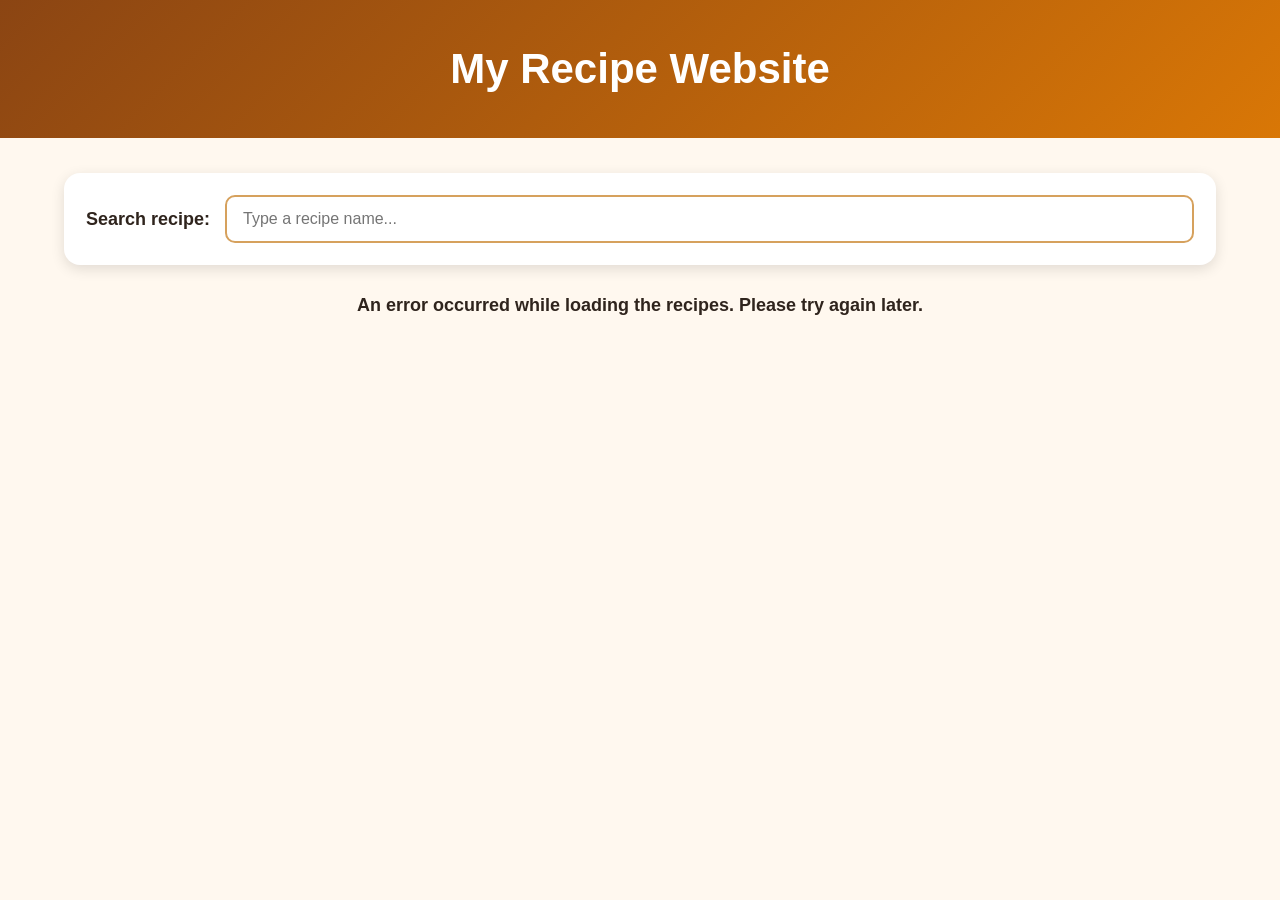
==== index.html @ 9e0ace3a "Add files via upload" ====
<!DOCTYPE html>
<html lang="en" dir="ltr">
<head>
    <meta charset="UTF-8">
    <meta name="viewport" content="width=device-width, initial-scale=1.0">
    <title>Recipe Website</title>

    <link rel="stylesheet" href="style.css">
    <script src="script.js" defer></script>
</head>
<body>

    <header class="site-header">
        <div class="header-content">
            <h1>My Recipe Website</h1>
        </div>
    </header>

    <main class="main-container">

        <section id="recipesListSection" class="recipes-list-section">
            <div class="search-box">
                <label for="searchInput">Search recipe:</label>
                <input 
                    type="text" 
                    id="searchInput" 
                    placeholder="Type a recipe name..."
                >
            </div>

            <p id="statusMessage" class="status-message">Loading recipes...</p>

            <div id="recipesContainer" class="recipes-container"></div>
        </section>

        <section id="recipeDetailsSection" class="recipe-details-section hidden">
            <button id="backButton" class="back-button">Back to recipe list</button>

            <article id="recipeDetails" class="recipe-details"></article>
        </section>

    </main>

   

</body>
</html>
---- style.css ----
* {
    box-sizing: border-box;
}

body {
    margin: 0;
    font-family: Arial, sans-serif;
    background-color: #fff8ef;
    color: #2f241d;
    direction: ltr;
    text-align: left;
}

.site-header {
    background: linear-gradient(135deg, #8b4513, #d97706);
    color: white;
    padding: 45px 20px;
    text-align: center;
}

.header-content {
    animation: fadeInDown 0.8s ease;
}

.site-header h1 {
    margin: 0;
    font-size: 42px;
}


.main-container {
    width: 90%;
    max-width: 1200px;
    margin: 35px auto;
}

.search-box {
    background-color: white;
    padding: 22px;
    border-radius: 16px;
    box-shadow: 0 4px 14px rgba(0, 0, 0, 0.12);
    margin-bottom: 30px;
    display: flex;
    align-items: center;
    gap: 15px;
}

.search-box label {
    font-weight: bold;
    font-size: 18px;
    white-space: nowrap;
}

.search-box input {
    flex: 1;
    padding: 13px 16px;
    border: 2px solid #d6a15d;
    border-radius: 10px;
    font-size: 16px;
}

.search-box input:focus {
    outline: none;
    border-color: #8b4513;
}

.status-message {
    text-align: center;
    font-size: 18px;
    font-weight: bold;
}

.recipes-container {
    display: grid;
    grid-template-columns: repeat(4, 1fr);
    gap: 24px;
}

.recipe-card {
    background-color: white;
    border-radius: 18px;
    overflow: hidden;
    box-shadow: 0 4px 14px rgba(0, 0, 0, 0.15);
    cursor: pointer;
    transition: transform 0.3s ease, box-shadow 0.3s ease;
}

.recipe-card:hover {
    transform: translateY(-8px);
    box-shadow: 0 8px 22px rgba(0, 0, 0, 0.22);
}

.recipe-card img {
    width: 100%;
    height: 180px;
    object-fit: cover;
    display: block;
}

.recipe-card h3 {
    margin: 0;
    padding: 18px;
    text-align: center;
    color: #7c2d12;
    font-size: 18px;
}

.recipe-details-section {
    animation: fadeIn 0.5s ease;
}

.back-button {
    background-color: #8b4513;
    color: white;
    border: none;
    padding: 13px 22px;
    border-radius: 10px;
    font-size: 16px;
    cursor: pointer;
    margin-bottom: 25px;
    transition: background-color 0.3s ease, transform 0.3s ease;
}

.back-button:hover {
    background-color: #6f3610;
    transform: translateY(-3px);
}

.recipe-details {
    background-color: white;
    border-radius: 20px;
    padding: 30px;
    box-shadow: 0 5px 18px rgba(0, 0, 0, 0.18);
}

.recipe-details h2 {
    color: #7c2d12;
    margin-top: 0;
    font-size: 34px;
    text-align: center;
}

.recipe-details img {
    width: 100%;
    max-height: 420px;
    object-fit: cover;
    border-radius: 18px;
    margin: 20px 0;
}

.recipe-times {
    display: flex;
    justify-content: center;
    gap: 20px;
    margin: 20px 0 30px;
}

.time-box {
    background-color: #fff1d6;
    border: 1px solid #e5b96f;
    border-radius: 12px;
    padding: 14px 20px;
    font-weight: bold;
}

.recipe-details h3 {
    color: #8b4513;
    margin-top: 30px;
    font-size: 24px;
}

.ingredients-list {
    background-color: #fff8ef;
    border-radius: 12px;
    padding: 20px 35px;
    line-height: 1.9;
}

.instructions-text {
    background-color: #fff8ef;
    border-radius: 12px;
    padding: 20px;
    line-height: 1.8;
    font-size: 17px;
    white-space: pre-line;
    direction: ltr;
    text-align: left;
}

.hidden {
    display: none;
}



@keyframes fadeIn {
    from {
        opacity: 0;
        transform: translateY(15px);
    }

    to {
        opacity: 1;
        transform: translateY(0);
    }
}

@keyframes fadeInDown {
    from {
        opacity: 0;
        transform: translateY(-25px);
    }

    to {
        opacity: 1;
        transform: translateY(0);
    }
}
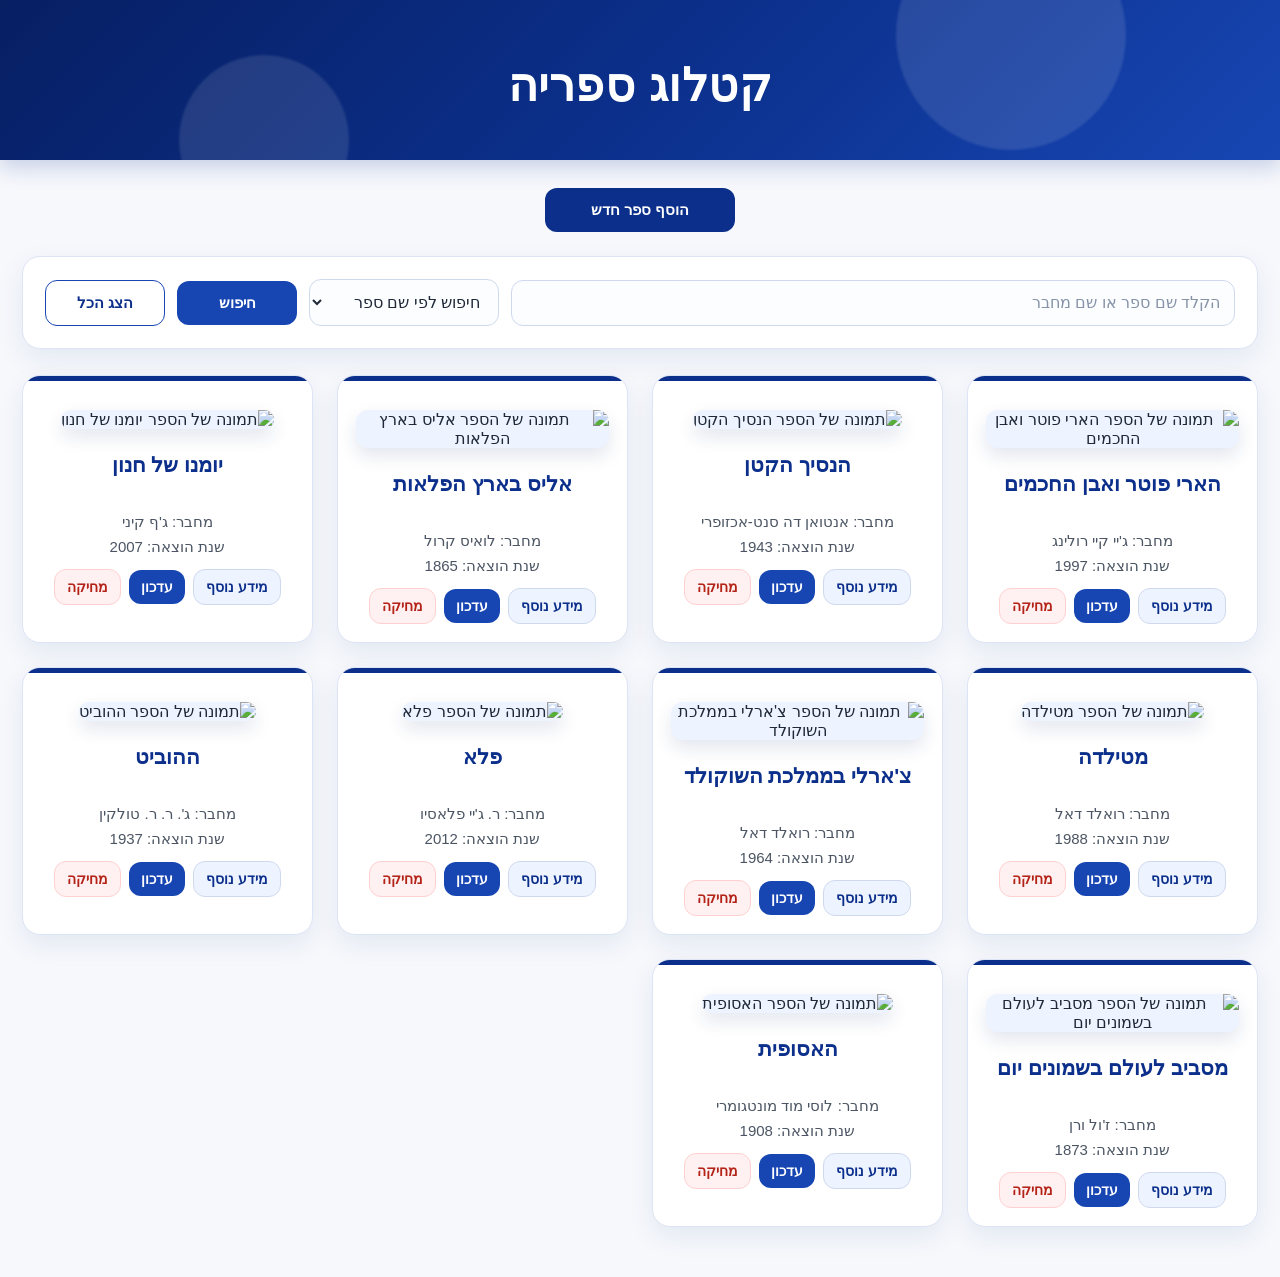
==== commit ce2dae48: "Add files via upload" ====
--- a/index.html
+++ b/index.html
@@ -1,47 +1,57 @@
 <!DOCTYPE html>
-<html lang="en" dir="ltr">
+<html lang="he" dir="rtl">
 <head>
     <meta charset="UTF-8">
     <meta name="viewport" content="width=device-width, initial-scale=1.0">
-    <title>Recipe Website</title>
-
+    <title>קטלוג ספריה</title>
     <link rel="stylesheet" href="style.css">
-    <script src="script.js" defer></script>
+    <script src="Library.js" defer></script>
 </head>
 <body>
 
-    <header class="site-header">
-        <div class="header-content">
-            <h1>My Recipe Website</h1>
-        </div>
+    <header class="main-header">
+        <h1>קטלוג ספריה</h1>
     </header>
 
-    <main class="main-container">
+    <main>
 
-        <section id="recipesListSection" class="recipes-list-section">
-            <div class="search-box">
-                <label for="searchInput">Search recipe:</label>
-                <input 
-                    type="text" 
-                    id="searchInput" 
-                    placeholder="Type a recipe name..."
-                >
-            </div>
-
-            <p id="statusMessage" class="status-message">Loading recipes...</p>
-
-            <div id="recipesContainer" class="recipes-container"></div>
+        <section class="top-actions">
+            <button id="openFormButton">הוסף ספר חדש</button>
         </section>
 
-        <section id="recipeDetailsSection" class="recipe-details-section hidden">
-            <button id="backButton" class="back-button">Back to recipe list</button>
+        <section class="search-area">
+            <input type="text" id="searchInput" placeholder="הקלד שם ספר או שם מחבר">
 
-            <article id="recipeDetails" class="recipe-details"></article>
+            <select id="searchType">
+                <option value="title">חיפוש לפי שם ספר</option>
+                <option value="author">חיפוש לפי שם מחבר</option>
+            </select>
+
+            <button id="searchButton">חיפוש</button>
+            <button id="showAllButton">הצג הכל</button>
         </section>
+
+        <section class="form-area hidden" id="formArea">
+            <h2>הוספת ספר חדש</h2>
+
+            <form id="addBookForm">
+                <input type="text" id="title" placeholder="שם הספר">
+                <input type="text" id="author" placeholder="שם המחבר">
+                <input type="number" id="publicationYear" placeholder="שנת הוצאה">
+                <input type="text" id="imageUrl" placeholder="קישור לתמונה">
+                <textarea id="summary" placeholder="תקציר הספר"></textarea>
+                <textarea id="nytReview" placeholder="ביקורת ספרותית / ביקורת ניו יורק טיימס"></textarea>
+
+                <div class="form-buttons">
+                    <button type="submit">שמור ספר</button>
+                    <button type="button" id="closeFormButton">סגור</button>
+                </div>
+            </form>
+        </section>
+
+        <section id="booksContainer" class="books-container"></section>
 
     </main>
 
-   
-
 </body>
 </html>
--- a/style.css
+++ b/style.css
@@ -3,216 +3,462 @@
 }
 
 body {
+    font-family: Arial, Helvetica, sans-serif;
     margin: 0;
-    font-family: Arial, sans-serif;
-    background-color: #fff8ef;
-    color: #2f241d;
-    direction: ltr;
-    text-align: left;
-}
-
-.site-header {
-    background: linear-gradient(135deg, #8b4513, #d97706);
-    color: white;
-    padding: 45px 20px;
+    padding: 0;
+    direction: rtl;
+    background-color: #f6f8fc;
+    color: #1f2937;
+}
+
+/* Header */
+.main-header {
+    position: relative;
+    overflow: hidden;
+    background: linear-gradient(135deg, #071f63, #0b2f8a, #1746b3);
+    color: white;
     text-align: center;
-}
-
-.header-content {
-    animation: fadeInDown 0.8s ease;
-}
-
-.site-header h1 {
+    padding: 58px 20px 48px;
+    box-shadow: 0 6px 22px rgba(11, 47, 138, 0.22);
+}
+
+/* שכבת עיגולים עדינה מאחורי הכותרת */
+.main-header::before,
+.main-header::after {
+    content: "";
+    position: absolute;
+    border-radius: 50%;
+    background: rgba(255, 255, 255, 0.11);
+    filter: blur(1px);
+    animation: floatCircle 7s ease-in-out infinite alternate;
+}
+
+.main-header::before {
+    width: 230px;
+    height: 230px;
+    top: -80px;
+    right: 12%;
+}
+
+.main-header::after {
+    width: 170px;
+    height: 170px;
+    bottom: -65px;
+    left: 14%;
+    animation-delay: 1.5s;
+}
+
+.main-header h1 {
+    position: relative;
+    z-index: 1;
     margin: 0;
-    font-size: 42px;
-}
-
-
-.main-container {
-    width: 90%;
-    max-width: 1200px;
-    margin: 35px auto;
-}
-
-.search-box {
-    background-color: white;
+    font-size: 46px;
+    font-weight: 700;
+    letter-spacing: 0.5px;
+}
+
+/* אנימציה עדינה */
+@keyframes floatCircle {
+    from {
+        transform: translateY(0) scale(1);
+    }
+
+    to {
+        transform: translateY(18px) scale(1.06);
+    }
+}
+
+/* Main layout */
+main {
+    max-width: 1280px;
+    margin: 0 auto;
+    padding: 28px 22px 50px;
+}
+
+/* Top button */
+.top-actions {
+    display: flex;
+    justify-content: center;
+    margin-bottom: 24px;
+}
+
+#openFormButton {
+    min-width: 190px;
+    background-color: #0b2f8a;
+    color: white;
+}
+
+#openFormButton:hover {
+    background-color: #08266f;
+}
+
+/* Search area */
+.search-area {
+    background-color: white;
+    border: 1px solid #dce4f5;
+    border-radius: 18px;
     padding: 22px;
-    border-radius: 16px;
-    box-shadow: 0 4px 14px rgba(0, 0, 0, 0.12);
-    margin-bottom: 30px;
+    margin: 0 auto 26px;
+    box-shadow: 0 10px 28px rgba(15, 46, 112, 0.08);
+
+    display: grid;
+    grid-template-columns: 1fr 190px 120px 120px;
+    gap: 12px;
+    align-items: center;
+}
+
+/* Form */
+.form-area {
+    background-color: white;
+    border: 1px solid #dce4f5;
+    border-radius: 18px;
+    padding: 26px;
+    margin: 0 auto 30px;
+    box-shadow: 0 10px 28px rgba(15, 46, 112, 0.08);
+}
+
+.hidden {
+    display: none;
+}
+
+.form-area h2 {
+    margin: 0 0 22px;
+    text-align: center;
+    color: #0b2f8a;
+    font-size: 28px;
+}
+
+#addBookForm {
+    display: grid;
+    grid-template-columns: repeat(2, 1fr);
+    gap: 14px;
+}
+
+#summary,
+#nytReview {
+    grid-column: span 2;
+    min-height: 115px;
+    resize: vertical;
+}
+
+.form-buttons {
+    grid-column: span 2;
     display: flex;
-    align-items: center;
-    gap: 15px;
-}
-
-.search-box label {
-    font-weight: bold;
-    font-size: 18px;
-    white-space: nowrap;
-}
-
-.search-box input {
+    gap: 12px;
+}
+
+.form-buttons button {
     flex: 1;
-    padding: 13px 16px;
-    border: 2px solid #d6a15d;
-    border-radius: 10px;
+}
+
+/* Inputs */
+input,
+select,
+textarea {
+    width: 100%;
+    padding: 13px 14px;
+    border: 1px solid #cfd9ee;
+    border-radius: 12px;
     font-size: 16px;
-}
-
-.search-box input:focus {
     outline: none;
-    border-color: #8b4513;
-}
-
-.status-message {
-    text-align: center;
-    font-size: 18px;
-    font-weight: bold;
-}
-
-.recipes-container {
+    background-color: #fbfdff;
+    color: #1f2937;
+    transition: 0.25s;
+    font-family: Arial, Helvetica, sans-serif;
+}
+
+input::placeholder,
+textarea::placeholder {
+    color: #8793a8;
+}
+
+input:focus,
+select:focus,
+textarea:focus {
+    border-color: #1746b3;
+    background-color: white;
+    box-shadow: 0 0 0 3px rgba(23, 70, 179, 0.13);
+}
+
+/* Buttons */
+button {
+    border: none;
+    border-radius: 12px;
+    padding: 13px 18px;
+    font-size: 15px;
+    cursor: pointer;
+    transition: 0.25s;
+    font-weight: 700;
+    font-family: Arial, Helvetica, sans-serif;
+}
+
+/* Search button */
+#searchButton {
+    background-color: #1746b3;
+    color: white;
+}
+
+#searchButton:hover {
+    background-color: #0f3693;
+}
+
+/* Show all button */
+#showAllButton {
+    background-color: white;
+    color: #0b2f8a;
+    border: 1px solid #1746b3;
+}
+
+#showAllButton:hover {
+    background-color: #edf3ff;
+}
+
+/* Save book button */
+#addBookForm button[type="submit"] {
+    background-color: #0b2f8a;
+    color: white;
+}
+
+#addBookForm button[type="submit"]:hover {
+    background-color: #08266f;
+}
+
+/* Close form button */
+#closeFormButton {
+    background-color: #eef3ff;
+    color: #0b2f8a;
+    border: 1px solid #cfd9ee;
+}
+
+#closeFormButton:hover {
+    background-color: #dde8ff;
+}
+
+/* Books grid */
+.books-container {
     display: grid;
-    grid-template-columns: repeat(4, 1fr);
+    grid-template-columns: repeat(auto-fit, minmax(245px, 1fr));
     gap: 24px;
 }
 
-.recipe-card {
-    background-color: white;
+/* Book card */
+.book-card {
+    background-color: white;
+    border: 1px solid #dce4f5;
     border-radius: 18px;
-    overflow: hidden;
-    box-shadow: 0 4px 14px rgba(0, 0, 0, 0.15);
-    cursor: pointer;
-    transition: transform 0.3s ease, box-shadow 0.3s ease;
-}
-
-.recipe-card:hover {
-    transform: translateY(-8px);
-    box-shadow: 0 8px 22px rgba(0, 0, 0, 0.22);
-}
-
-.recipe-card img {
-    width: 100%;
-    height: 180px;
-    object-fit: cover;
-    display: block;
-}
-
-.recipe-card h3 {
-    margin: 0;
     padding: 18px;
     text-align: center;
-    color: #7c2d12;
-    font-size: 18px;
-}
-
-.recipe-details-section {
-    animation: fadeIn 0.5s ease;
-}
-
-.back-button {
-    background-color: #8b4513;
-    color: white;
-    border: none;
-    padding: 13px 22px;
-    border-radius: 10px;
-    font-size: 16px;
-    cursor: pointer;
-    margin-bottom: 25px;
-    transition: background-color 0.3s ease, transform 0.3s ease;
-}
-
-.back-button:hover {
-    background-color: #6f3610;
-    transform: translateY(-3px);
-}
-
-.recipe-details {
-    background-color: white;
-    border-radius: 20px;
+    box-shadow: 0 10px 26px rgba(15, 46, 112, 0.08);
+    transition: 0.25s;
+    position: relative;
+    overflow: hidden;
+}
+
+.book-card::before {
+    content: "";
+    display: block;
+    height: 5px;
+    width: 100%;
+    background-color: #0b2f8a;
+    position: absolute;
+    top: 0;
+    right: 0;
+}
+
+.book-card:hover {
+    transform: translateY(-5px);
+    box-shadow: 0 16px 34px rgba(15, 46, 112, 0.13);
+}
+
+.book-card img {
+    width: 145px;
+    height: 205px;
+    object-fit: cover;
+    border-radius: 12px;
+    margin: 16px 0 12px;
+    background-color: #edf3ff;
+    box-shadow: 0 8px 18px rgba(15, 46, 112, 0.12);
+}
+
+.book-card h3 {
+    margin: 10px 0 8px;
+    min-height: 54px;
+    font-size: 21px;
+    line-height: 1.35;
+    color: #0b2f8a;
+}
+
+.book-card p {
+    margin: 7px 0;
+    font-size: 15px;
+    color: #4b5563;
+}
+
+/* Card buttons */
+.book-card button {
+    margin: 6px 4px 0;
+    padding: 9px 12px;
+    font-size: 14px;
+}
+
+/* More info */
+.book-card button:nth-of-type(1) {
+    background-color: #edf3ff;
+    color: #0b2f8a;
+    border: 1px solid #cfd9ee;
+}
+
+.book-card button:nth-of-type(1):hover {
+    background-color: #dde8ff;
+}
+
+/* Update */
+.book-card button:nth-of-type(2) {
+    background-color: #1746b3;
+    color: white;
+}
+
+.book-card button:nth-of-type(2):hover {
+    background-color: #0f3693;
+}
+
+/* Delete */
+.book-card button:nth-of-type(3) {
+    background-color: #fff1f1;
+    color: #b42318;
+    border: 1px solid #ffd0d0;
+}
+
+.book-card button:nth-of-type(3):hover {
+    background-color: #ffe1e1;
+}
+
+/* Message when no books are found */
+.empty-message {
+    grid-column: 1 / -1;
+    text-align: center;
+    background-color: white;
+    border: 1px solid #dce4f5;
+    border-radius: 18px;
+    padding: 24px;
+    color: #0b2f8a;
+    font-weight: 700;
+    box-shadow: 0 10px 26px rgba(15, 46, 112, 0.08);
+}
+
+/* Single book page */
+.single-book-page {
+    max-width: 1000px;
+    margin: 0 auto;
+}
+
+.single-book-card {
+    background-color: white;
+    border: 1px solid #dce4f5;
+    border-radius: 22px;
     padding: 30px;
-    box-shadow: 0 5px 18px rgba(0, 0, 0, 0.18);
-}
-
-.recipe-details h2 {
-    color: #7c2d12;
-    margin-top: 0;
-    font-size: 34px;
-    text-align: center;
-}
-
-.recipe-details img {
-    width: 100%;
-    max-height: 420px;
+    box-shadow: 0 14px 34px rgba(15, 46, 112, 0.11);
+
+    display: grid;
+    grid-template-columns: 260px 1fr;
+    gap: 34px;
+    align-items: start;
+}
+
+.single-book-card img {
+    width: 260px;
+    height: 370px;
     object-fit: cover;
     border-radius: 18px;
-    margin: 20px 0;
-}
-
-.recipe-times {
-    display: flex;
-    justify-content: center;
-    gap: 20px;
-    margin: 20px 0 30px;
-}
-
-.time-box {
-    background-color: #fff1d6;
-    border: 1px solid #e5b96f;
+    box-shadow: 0 12px 26px rgba(15, 46, 112, 0.16);
+    background-color: #edf3ff;
+}
+
+.single-book-info h2 {
+    margin: 0 0 16px;
+    color: #0b2f8a;
+    font-size: 36px;
+}
+
+.single-book-info h3 {
+    margin: 24px 0 8px;
+    color: #1746b3;
+    font-size: 24px;
+}
+
+.single-book-info p {
+    font-size: 17px;
+    line-height: 1.9;
+    color: #374151;
+    margin: 8px 0;
+}
+
+.back-link {
+    display: inline-block;
+    margin-top: 26px;
+    background-color: #0b2f8a;
+    color: white;
+    text-decoration: none;
+    padding: 13px 22px;
     border-radius: 12px;
-    padding: 14px 20px;
-    font-weight: bold;
-}
-
-.recipe-details h3 {
-    color: #8b4513;
-    margin-top: 30px;
-    font-size: 24px;
-}
-
-.ingredients-list {
-    background-color: #fff8ef;
-    border-radius: 12px;
-    padding: 20px 35px;
-    line-height: 1.9;
-}
-
-.instructions-text {
-    background-color: #fff8ef;
-    border-radius: 12px;
-    padding: 20px;
-    line-height: 1.8;
-    font-size: 17px;
-    white-space: pre-line;
-    direction: ltr;
-    text-align: left;
-}
-
-.hidden {
-    display: none;
-}
-
-
-
-@keyframes fadeIn {
-    from {
-        opacity: 0;
-        transform: translateY(15px);
-    }
-
-    to {
-        opacity: 1;
-        transform: translateY(0);
-    }
-}
-
-@keyframes fadeInDown {
-    from {
-        opacity: 0;
-        transform: translateY(-25px);
-    }
-
-    to {
-        opacity: 1;
-        transform: translateY(0);
+    font-weight: 700;
+    transition: 0.25s;
+}
+
+.back-link:hover {
+    background-color: #08266f;
+}
+
+/* Responsive */
+@media (max-width: 850px) {
+    .main-header h1 {
+        font-size: 34px;
+    }
+
+    main {
+        padding: 22px 14px 40px;
+    }
+
+    .search-area {
+        grid-template-columns: 1fr;
+        padding: 18px;
+    }
+
+    #addBookForm {
+        grid-template-columns: 1fr;
+    }
+
+    #summary,
+    #nytReview,
+    .form-buttons {
+        grid-column: span 1;
+    }
+
+    .form-buttons {
+        flex-direction: column;
+    }
+
+    .books-container {
+        grid-template-columns: 1fr;
+    }
+
+    .book-card {
+        max-width: 390px;
+        margin: auto;
+    }
+
+    .single-book-card {
+        grid-template-columns: 1fr;
+        text-align: center;
+    }
+
+    .single-book-card img {
+        margin: auto;
+        width: 220px;
+        height: 320px;
+    }
+
+    .single-book-info h2 {
+        font-size: 30px;
     }
 }
